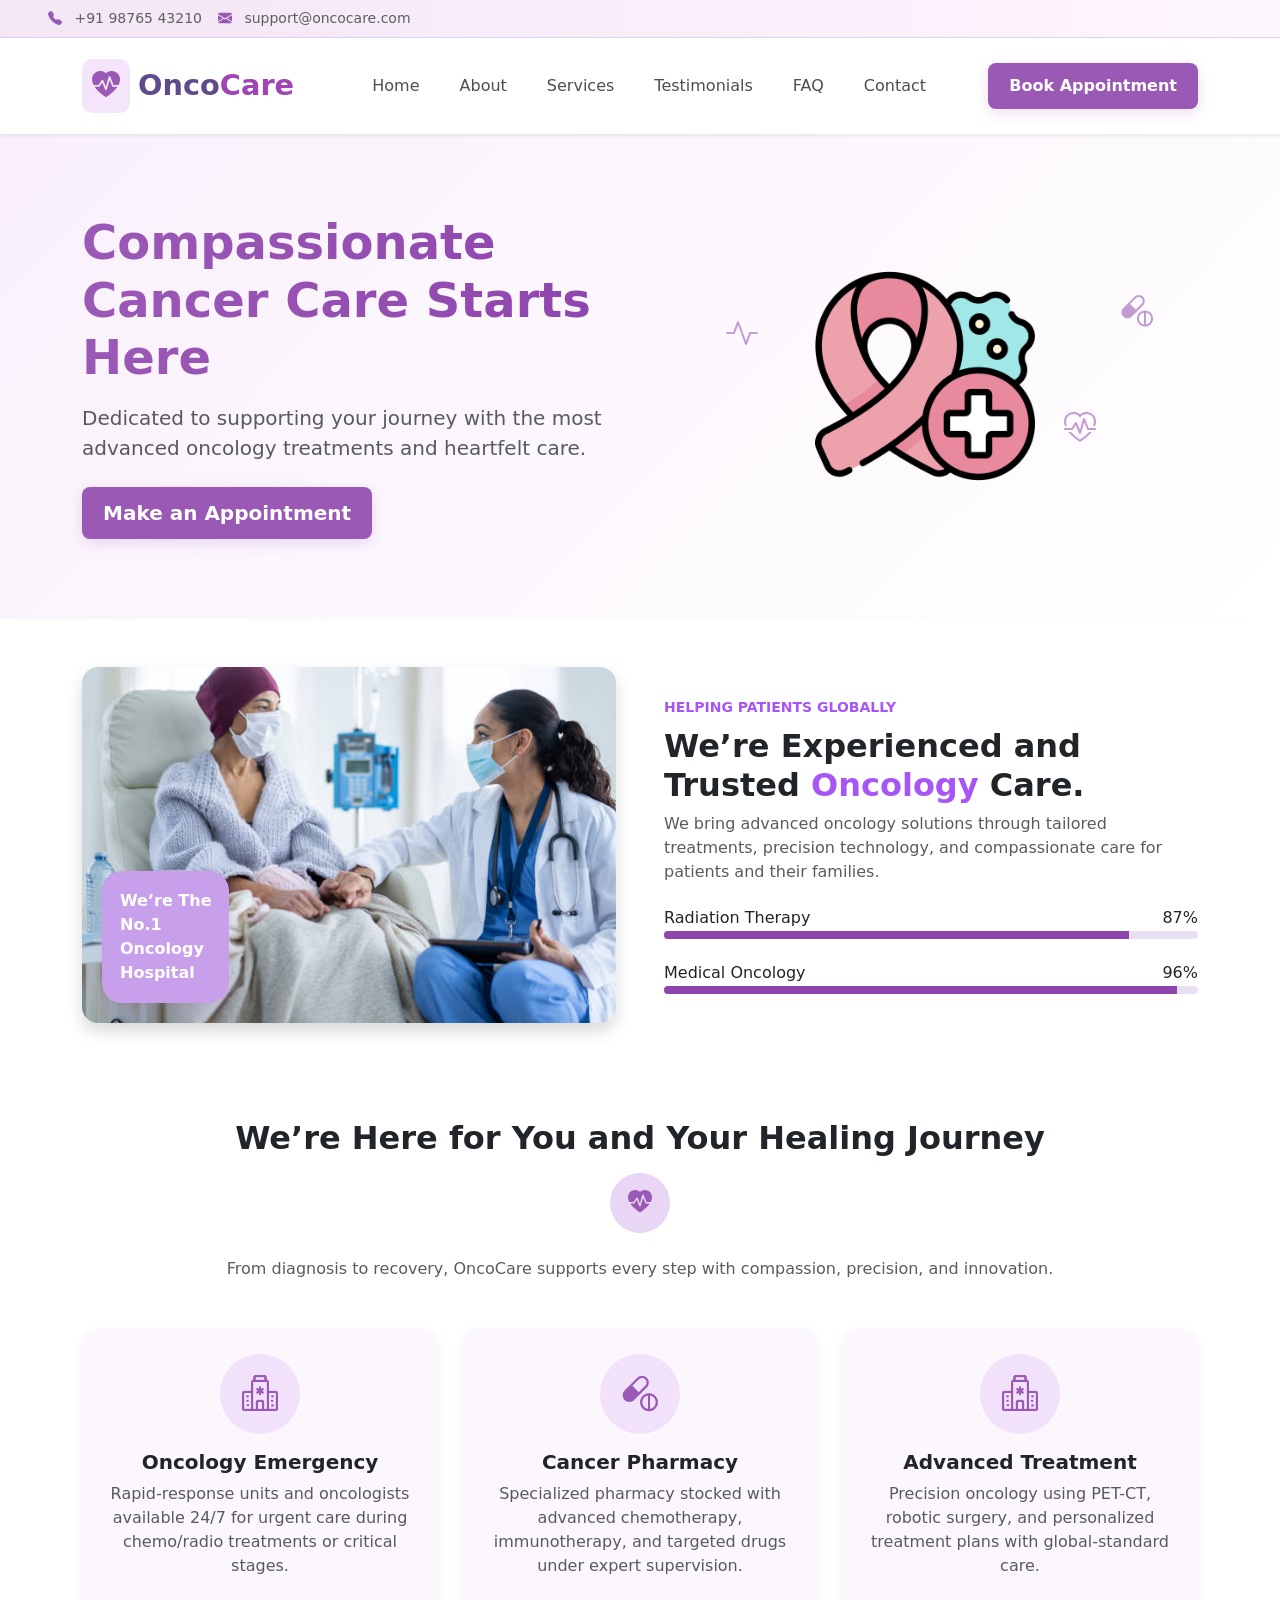
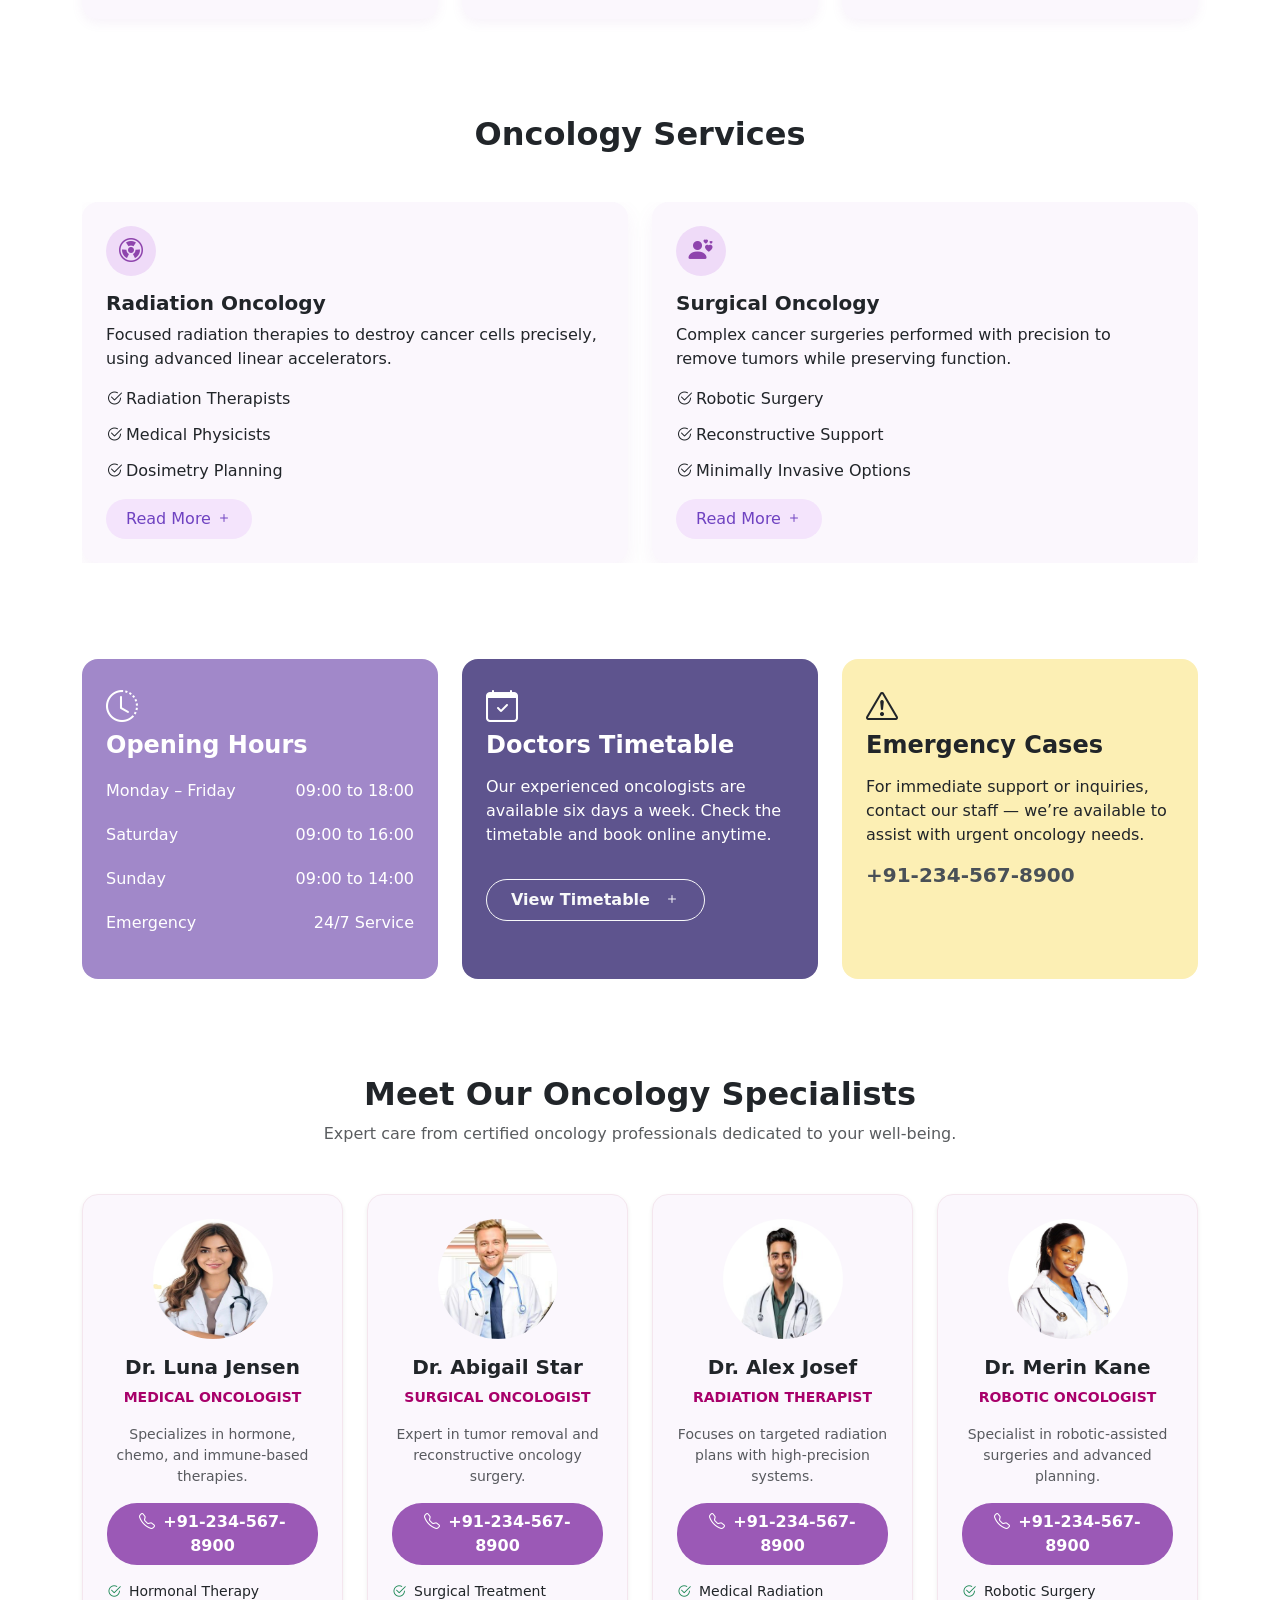
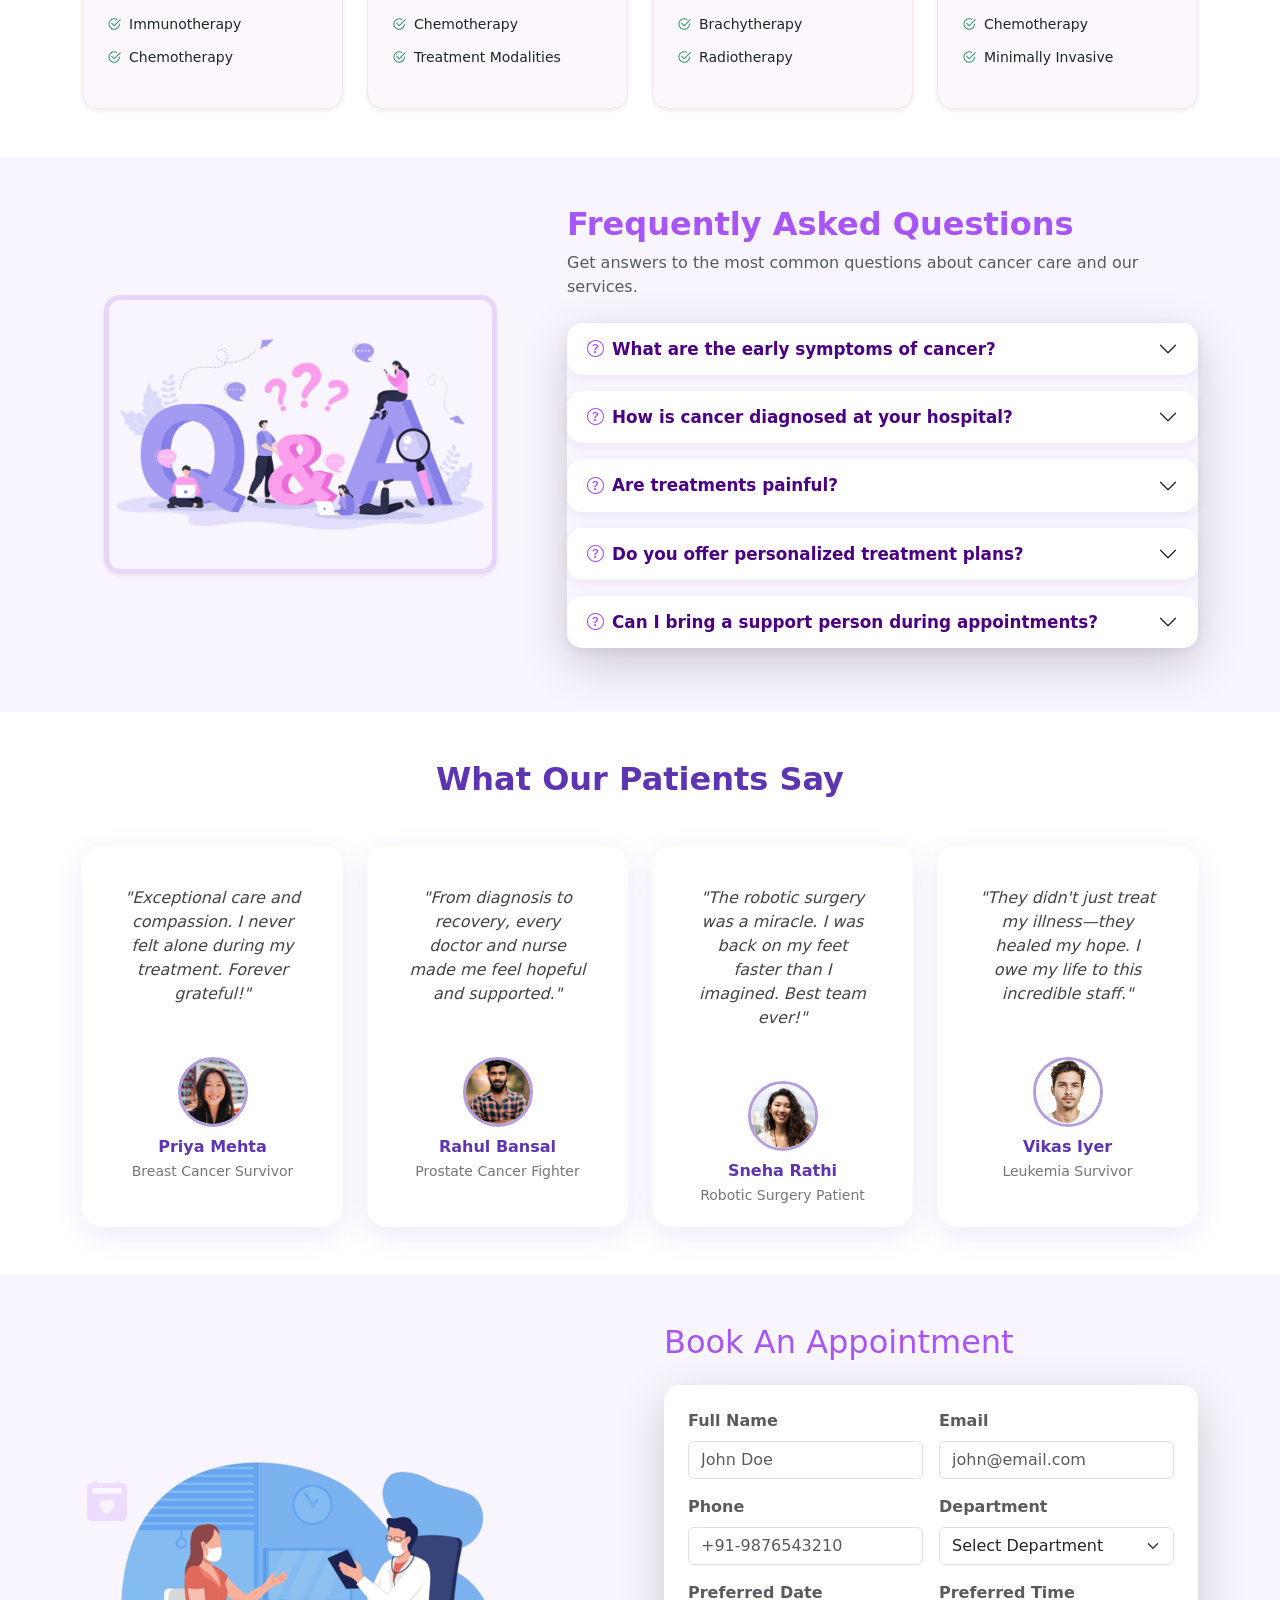
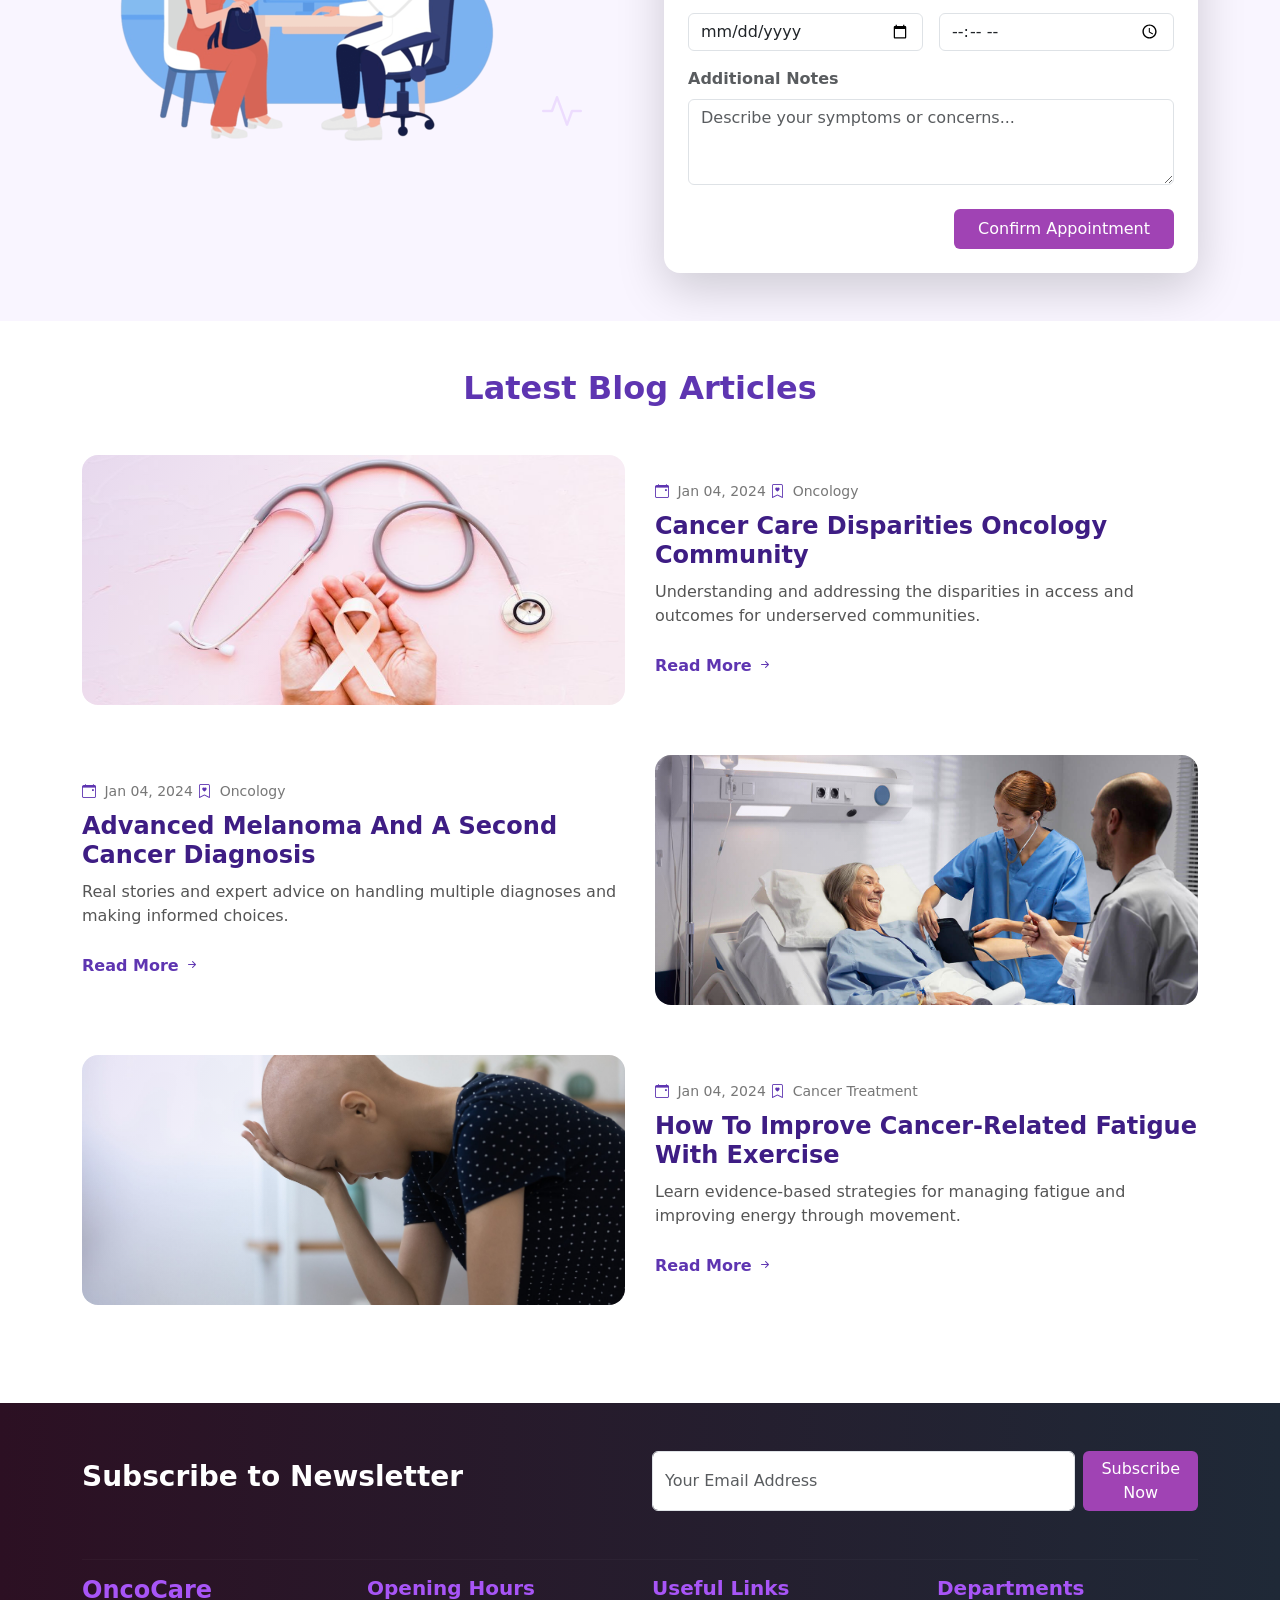
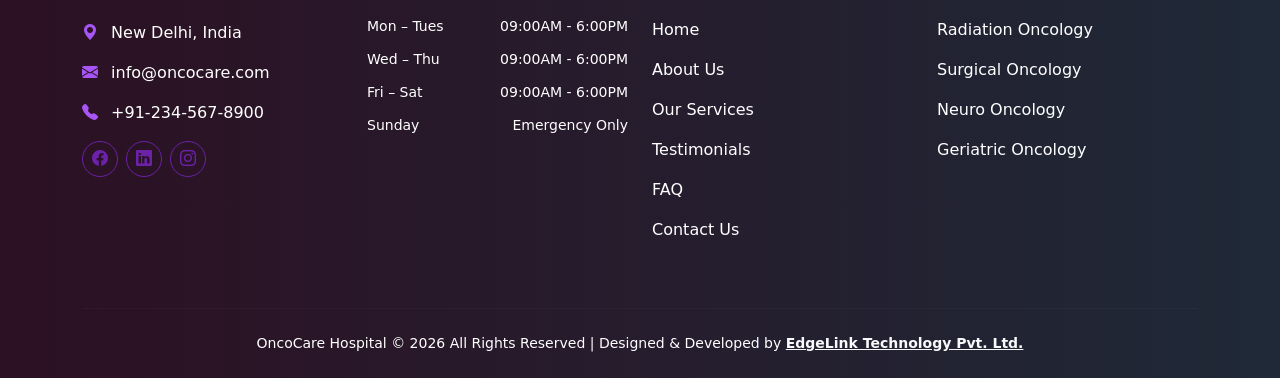
==== index.html @ 8dc79aea "Add files via upload" ====
<!DOCTYPE html>
<html lang="en">

<head>
    <meta charset="UTF-8" />
    <meta name="viewport" content="width=device-width, initial-scale=1.0" />
    <title>OncoCare</title>
    <link href="https://cdn.jsdelivr.net/npm/bootstrap@5.3.0/dist/css/bootstrap.min.css" rel="stylesheet">
    <link href="https://cdn.jsdelivr.net/npm/bootstrap-icons@1.10.5/font/bootstrap-icons.css" rel="stylesheet">
    <link rel="stylesheet" href="css/style.css" />
</head>

<body>

    <!--Topbar-->
    <div class="topbar bg-light d-none d-md-flex justify-content-between align-items-center px-3 px-lg-5 py-2">
        <div class="top-contact d-flex flex-wrap align-items-center gap-3 text-end">
            <span><i class="bi bi-telephone-fill text-onco me-2"></i> +91 98765 43210</span>
            <span><i class="bi bi-envelope-fill text-onco me-2"></i> support@oncocare.com</span>
        </div>
    </div>

    <!--Navbar-->
    <nav id="mainNavbar" class="navbar navbar-expand-lg sticky-top custom-navbar shadow-sm py-3">
        <div class="container">
            <a class="navbar-brand d-flex align-items-center" href="#">
                <div class="logo-icon me-2"><i class="bi bi-heart-pulse-fill"></i></div>
                <span class="brand-text">Onco<span>Care</span></span>
            </a>
            <button class="navbar-toggler" type="button" data-bs-toggle="collapse" data-bs-target="#navbarContent">
      <span class="navbar-toggler-icon"></span>
    </button>
            <div class="collapse navbar-collapse justify-content-lg-center" id="navbarContent">
                <ul class="navbar-nav mx-auto mb-2 mb-lg-0 gap-lg-4">
                    <li class="nav-item"><a class="nav-link" href="index.html">Home</a></li>
                    <li class="nav-item"><a class="nav-link" href="about.html">About</a></li>
                    <li class="nav-item"><a class="nav-link" href="services.html">Services</a></li>
                    <li class="nav-item"><a class="nav-link" href="testimonials.html">Testimonials</a></li>
                    <li class="nav-item"><a class="nav-link" href="faq.html">FAQ</a></li>
                    <li class="nav-item"><a class="nav-link" href="contact.html">Contact</a></li>
                </ul>
            </div>
            <div class="d-none d-lg-block">
                <a href="#appointment" class="btn btn-appointment">Book Appointment</a>
            </div>
        </div>
    </nav>

    <!--Hero Section-->
    <section class="hero-section d-flex align-items-center">
        <div class="container">
            <div class="row align-items-center gy-4">

                <div class="col-lg-6 text-center text-lg-start" data-aos="fade-right" data-aos-delay="100">
                    <h1 class="display-5 fw-bold mb-3 text-gradient">
                        Compassionate <br> Cancer Care Starts Here
                    </h1>
                    <p class="lead text-muted mb-4">
                        Dedicated to supporting your journey with the most advanced oncology treatments and heartfelt care.
                    </p>
                    <a href="#appointment" class="btn btn-appointment btn-lg" data-aos="zoom-in" data-aos-delay="300">Make an Appointment</a>
                </div>

                <div class="col-lg-6 position-relative text-center" data-aos="fade-left" data-aos-delay="200">
                    <img src="images/hero1.png" alt="Oncology Hero" class="img-fluid hero-img" data-aos="zoom-in-up" data-aos-delay="400" />
                    <div class="floating-icon icon-1" data-aos="fade-down" data-aos-delay="600">
                        <i class="bi bi-activity"></i>
                    </div>
                    <div class="floating-icon icon-2" data-aos="fade-up" data-aos-delay="800">
                        <i class="bi bi-heart-pulse"></i>
                    </div>
                    <div class="floating-icon icon-3" data-aos="fade-left" data-aos-delay="1000">
                        <i class="bi bi-capsule-pill"></i>
                    </div>
                </div>

            </div>
        </div>
    </section>

    <!-- About Us Section -->
    <section class="about-oncology-section py-5">
        <div class="container">
            <div class="row align-items-center g-5">

                <div class="col-lg-6 position-relative" data-aos="fade-right">
                    <div class="img-box">
                        <img src="images/about.jpg" alt="Oncologist Examining Patient" class="img-fluid rounded-4 shadow">
                        <div class="badge-box">We’re The<br>No.1<br>Oncology<br>Hospital</div>
                    </div>
                </div>

                <div class="col-lg-6" data-aos="fade-left">
                    <span class="text-uppercase text-purple fw-semibold small">Helping Patients Globally</span>
                    <h2 class="fw-bold mt-2 text-dark">
                        We’re Experienced and Trusted <span class="text-purple">Oncology</span> <span class="text-dark">Care.</span>
                    </h2>
                    <p class="text-muted mb-4">
                        We bring advanced oncology solutions through tailored treatments, precision technology, and compassionate care for patients and their families.
                    </p>

                    <div class="mb-4">
                        <h6 class="mb-1">Radiation Therapy <span class="float-end">87%</span></h6>
                        <div class="progress purple-progress">
                            <div class="progress-bar" style="width: 87%;"></div>
                        </div>
                    </div>

                    <div>
                        <h6 class="mb-1">Medical Oncology <span class="float-end">96%</span></h6>
                        <div class="progress purple-progress">
                            <div class="progress-bar" style="width: 96%;"></div>
                        </div>
                    </div>
                </div>

            </div>
        </div>
    </section>

    <!--  Services Section -->
    <section class="oncology-services py-5">
        <div class="container text-center" data-aos="fade-up">
            <h2 class="fw-bold mb-3" data-aos="zoom-in" data-aos-delay="100">We’re Here for You and Your Healing Journey</h2>
            <div class="section-divider mx-auto mb-4" data-aos="fade-up" data-aos-delay="200">
                <i class="bi bi-heart-pulse-fill"></i>
            </div>
            <p class="text-muted mb-5" data-aos="fade-in" data-aos-delay="300">
                From diagnosis to recovery, OncoCare supports every step with compassion, precision, and innovation.
            </p>

            <div class="row row-cols-1 row-cols-md-2 row-cols-lg-3 g-4">

                <div class="col" data-aos="flip-left" data-aos-delay="400">
                    <div class="service-card p-4 h-100">
                        <div class="icon-wrapper">
                            <i class="bi bi-hospital"></i>
                        </div>
                        <h5 class="fw-semibold mt-3">Oncology Emergency</h5>
                        <p class="text-muted">
                            Rapid-response units and oncologists available 24/7 for urgent care during chemo/radio treatments or critical stages.
                        </p>
                    </div>
                </div>

                <div class="col" data-aos="flip-up" data-aos-delay="500">
                    <div class="service-card p-4 h-100">
                        <div class="icon-wrapper">
                            <i class="bi bi-capsule-pill"></i>
                        </div>
                        <h5 class="fw-semibold mt-3">Cancer Pharmacy</h5>
                        <p class="text-muted">
                            Specialized pharmacy stocked with advanced chemotherapy, immunotherapy, and targeted drugs under expert supervision.
                        </p>
                    </div>
                </div>

                <div class="col" data-aos="flip-right" data-aos-delay="600">
                    <div class="service-card p-4 h-100">
                        <div class="icon-wrapper">
                            <i class="bi bi-hospital"></i>
                        </div>
                        <h5 class="fw-semibold mt-3">Advanced Treatment</h5>
                        <p class="text-muted">
                            Precision oncology using PET-CT, robotic surgery, and personalized treatment plans with global-standard care.
                        </p>
                    </div>
                </div>

            </div>
        </div>
    </section>

    <!--  Services Section -->
    <section class="oncology-carousel py-5">
        <div class="container">
            <h2 class="text-center fw-bold mb-5">Oncology Services</h2>

            <div id="oncologyCarousel" class="carousel slide" data-bs-ride="carousel" data-bs-interval="6000">
                <div class="carousel-inner">

                    <div class="carousel-item active">
                        <div class="row g-4 justify-content-center">

                            <div class="col-md-6">
                                <div class="oncology-card p-4 h-100">
                                    <div class="service-icon"><i class="bi bi-radioactive"></i></div>
                                    <h5 class="fw-bold">Radiation Oncology</h5>
                                    <p>Focused radiation therapies to destroy cancer cells precisely, using advanced linear accelerators.</p>
                                    <ul class="list-unstyled mb-3">
                                        <li><i class="bi bi-check2-circle me-1"></i>Radiation Therapists</li>
                                        <li><i class="bi bi-check2-circle me-1"></i>Medical Physicists</li>
                                        <li><i class="bi bi-check2-circle me-1"></i>Dosimetry Planning</li>
                                    </ul>
                                    <a href="#" class="read-btn">Read More <i class="bi bi-plus"></i></a>
                                </div>
                            </div>

                            <div class="col-md-6">
                                <div class="oncology-card p-4 h-100">
                                    <div class="service-icon"><i class="bi bi-person-hearts"></i></div>
                                    <h5 class="fw-bold">Surgical Oncology</h5>
                                    <p>Complex cancer surgeries performed with precision to remove tumors while preserving function.</p>
                                    <ul class="list-unstyled mb-3">
                                        <li><i class="bi bi-check2-circle me-1"></i>Robotic Surgery</li>
                                        <li><i class="bi bi-check2-circle me-1"></i>Reconstructive Support</li>
                                        <li><i class="bi bi-check2-circle me-1"></i>Minimally Invasive Options</li>
                                    </ul>
                                    <a href="#" class="read-btn">Read More <i class="bi bi-plus"></i></a>
                                </div>
                            </div>

                        </div>
                    </div>

                    <div class="carousel-item">
                        <div class="row g-4 justify-content-center">

                            <div class="col-md-6">
                                <div class="oncology-card p-4 h-100">
                                    <div class="service-icon"><i class="bi bi-capsule-pill"></i></div>
                                    <h5 class="fw-bold">Medical Oncology</h5>
                                    <p>Systemic treatment via chemotherapy, immunotherapy, and hormone therapy tailored to each patient.</p>
                                    <ul class="list-unstyled mb-3">
                                        <li><i class="bi bi-check2-circle me-1"></i>Immunotherapy</li>
                                        <li><i class="bi bi-check2-circle me-1"></i>Hormonal Therapy</li>
                                        <li><i class="bi bi-check2-circle me-1"></i>Targeted Drugs</li>
                                    </ul>
                                    <a href="#" class="read-btn">Read More <i class="bi bi-plus"></i></a>
                                </div>
                            </div>

                            <div class="col-md-6">
                                <div class="oncology-card p-4 h-100">
                                    <div class="service-icon"><i class="bi bi-heart-pulse-fill"></i></div>
                                    <h5 class="fw-bold">Palliative Oncology</h5>
                                    <p>Focused on improving quality of life through symptom control, pain relief, and emotional support.</p>
                                    <ul class="list-unstyled mb-3">
                                        <li><i class="bi bi-check2-circle me-1"></i>Pain Management</li>
                                        <li><i class="bi bi-check2-circle me-1"></i>Psycho-social Care</li>
                                        <li><i class="bi bi-check2-circle me-1"></i>Home Support</li>
                                    </ul>
                                    <a href="#" class="read-btn">Read More <i class="bi bi-plus"></i></a>
                                </div>
                            </div>

                        </div>
                    </div>

                </div>
            </div>
        </div>
    </section>

    <!--Basic Info-->
    <section class="info-panels-section py-5">
        <div class="container">
            <div class="row g-4">

                <div class="col-lg-4 col-md-6" data-aos="zoom-in">
                    <div class="info-card bg-light-purple text-white p-4 rounded-4 h-100 position-relative">
                        <i class="bi bi-clock-history fs-2 mb-3"></i>
                        <h4 class="fw-bold">Opening Hours</h4>
                        <ul class="list-unstyled mt-3 lh-lg">
                            <li class="d-flex justify-content-between"><span>Monday – Friday</span><span>09:00 to 18:00</span></li>
                            <li class="d-flex justify-content-between"><span>Saturday</span><span>09:00 to 16:00</span></li>
                            <li class="d-flex justify-content-between"><span>Sunday</span><span>09:00 to 14:00</span></li>
                            <li class="d-flex justify-content-between"><span>Emergency</span><span>24/7 Service</span></li>
                        </ul>
                    </div>
                </div>

                <div class="col-lg-4 col-md-6" data-aos="zoom-in" data-aos-delay="100">
                    <div class="info-card bg-dark-purple text-white p-4 rounded-4 h-100 position-relative">
                        <i class="bi bi-calendar-check fs-2 mb-3"></i>
                        <h4 class="fw-bold">Doctors Timetable</h4>
                        <p class="mt-3">Our experienced oncologists are available six days a week. Check the timetable and book online anytime.</p>
                        <button class="btn btn-outline-light mt-3 rounded-pill px-4 py-2 fw-semibold">View Timetable <i class="bi bi-plus ms-2"></i></button>
                    </div>
                </div>

                <div class="col-lg-4 col-md-12" data-aos="zoom-in" data-aos-delay="200">
                    <div class="info-card bg-warning-light text-dark p-4 rounded-4 h-100 position-relative">
                        <i class="bi bi-exclamation-triangle fs-2 text-dark mb-3"></i>
                        <h4 class="fw-bold text-dark">Emergency Cases</h4>
                        <p class="mt-3 text-dark">For immediate support or inquiries, contact our staff — we’re available to assist with urgent oncology needs.</p>
                        <h5 class="fw-bold mt-3 text-dark-emphasis">+91-234-567-8900</h5>
                    </div>
                </div>

            </div>
        </div>
    </section>

    <!-- Our Doctors Section -->
    <section class="our-doctors-section py-5" id="doctors">
        <div class="container">
            <div class="text-center mb-5" data-aos="fade-up">
                <h2 class="fw-bold">Meet Our Oncology Specialists</h2>
                <p class="text-muted">Expert care from certified oncology professionals dedicated to your well-being.</p>
            </div>
            <div class="row g-4">

                <div class="col-md-6 col-lg-3" data-aos="zoom-in" data-aos-delay="100">
                    <div class="doctor-card text-center p-4 shadow-sm rounded-4 h-100">
                        <img src="images/doctor5.jpg" alt="Dr. Luna Jensen" class="rounded-circle mb-3" width="120" height="120">
                        <h5 class="fw-semibold">Dr. Luna Jensen</h5>
                        <p class="text-specialty">Medical Oncologist</p>
                        <p class="text-muted small">Specializes in hormone, chemo, and immune-based therapies.</p>
                        <button class="btn btn-theme w-100 mb-3"><i class="bi bi-telephone me-2"></i>+91-234-567-8900</button>
                        <ul class="list-unstyled text-start small">
                            <li><i class="bi bi-check2-circle text-success me-2"></i>Hormonal Therapy</li>
                            <li><i class="bi bi-check2-circle text-success me-2"></i>Immunotherapy</li>
                            <li><i class="bi bi-check2-circle text-success me-2"></i>Chemotherapy</li>
                        </ul>
                    </div>
                </div>

                <div class="col-md-6 col-lg-3" data-aos="zoom-in" data-aos-delay="200">
                    <div class="doctor-card text-center p-4 shadow-sm rounded-4 h-100">
                        <img src="images/doctor3.jpg" alt="Dr. Abigail Star" class="rounded-circle mb-3" width="120" height="120">
                        <h5 class="fw-semibold">Dr. Abigail Star</h5>
                        <p class="text-specialty">Surgical Oncologist</p>
                        <p class="text-muted small">Expert in tumor removal and reconstructive oncology surgery.</p>
                        <button class="btn btn-theme w-100 mb-3"><i class="bi bi-telephone me-2"></i>+91-234-567-8900</button>
                        <ul class="list-unstyled text-start small">
                            <li><i class="bi bi-check2-circle text-success me-2"></i>Surgical Treatment</li>
                            <li><i class="bi bi-check2-circle text-success me-2"></i>Chemotherapy</li>
                            <li><i class="bi bi-check2-circle text-success me-2"></i>Treatment Modalities</li>
                        </ul>
                    </div>
                </div>

                <div class="col-md-6 col-lg-3" data-aos="zoom-in" data-aos-delay="300">
                    <div class="doctor-card text-center p-4 shadow-sm rounded-4 h-100">
                        <img src="images/doctor1.jpg" alt="Dr. Alex Josef" class="rounded-circle mb-3" width="120" height="120">
                        <h5 class="fw-semibold">Dr. Alex Josef</h5>
                        <p class="text-specialty">Radiation Therapist</p>
                        <p class="text-muted small">Focuses on targeted radiation plans with high-precision systems.</p>
                        <button class="btn btn-theme w-100 mb-3"><i class="bi bi-telephone me-2"></i>+91-234-567-8900</button>
                        <ul class="list-unstyled text-start small">
                            <li><i class="bi bi-check2-circle text-success me-2"></i>Medical Radiation</li>
                            <li><i class="bi bi-check2-circle text-success me-2"></i>Brachytherapy</li>
                            <li><i class="bi bi-check2-circle text-success me-2"></i>Radiotherapy</li>
                        </ul>
                    </div>
                </div>

                <div class="col-md-6 col-lg-3" data-aos="zoom-in" data-aos-delay="400">
                    <div class="doctor-card text-center p-4 shadow-sm rounded-4 h-100">
                        <img src="images/doctor6.jpg" alt="Dr. Merin Kane" class="rounded-circle mb-3" width="120" height="120">
                        <h5 class="fw-semibold">Dr. Merin Kane</h5>
                        <p class="text-specialty">Robotic Oncologist</p>
                        <p class="text-muted small">Specialist in robotic-assisted surgeries and advanced planning.</p>
                        <button class="btn btn-theme w-100 mb-3"><i class="bi bi-telephone me-2"></i>+91-234-567-8900</button>
                        <ul class="list-unstyled text-start small">
                            <li><i class="bi bi-check2-circle text-success me-2"></i>Robotic Surgery</li>
                            <li><i class="bi bi-check2-circle text-success me-2"></i>Chemotherapy</li>
                            <li><i class="bi bi-check2-circle text-success me-2"></i>Minimally Invasive</li>
                        </ul>
                    </div>
                </div>

            </div>
        </div>
    </section>

    <!--FAQ Section-->
    <section id="faq" class="py-5">
        <div class="container">
            <div class="row align-items-center g-5">

                <div class="col-lg-5 text-center" data-aos="fade-right">
                    <img src="images/faq.png" alt="Oncology FAQ" class="img-fluid rounded-4 shadow-sm faq-img">
                </div>

                <div class="col-lg-7" data-aos="fade-left">
                    <div class="mb-4 text-center text-lg-start">
                        <h2 class="section-title text-purple fw-bold">Frequently Asked Questions</h2>
                        <p class="text-muted">Get answers to the most common questions about cancer care and our services.</p>
                    </div>

                    <div class="accordion shadow-lg rounded-4" id="faqAccordion">

                        <div class="accordion-item mb-3 border-0 rounded-4" data-aos="fade-up" data-aos-delay="100">
                            <h2 class="accordion-header" id="faqOne">
                                <button class="accordion-button collapsed fw-semibold" type="button" data-bs-toggle="collapse" data-bs-target="#collapseOne" aria-expanded="false" aria-controls="collapseOne">
                <i class="bi bi-question-circle me-2 text-purple"></i> What are the early symptoms of cancer?
              </button>
                            </h2>
                            <div id="collapseOne" class="accordion-collapse collapse" data-bs-parent="#faqAccordion">
                                <div class="accordion-body text-muted">
                                    Unexplained weight loss, fatigue, or persistent lumps could be early indicators. Regular checkups help!
                                </div>
                            </div>
                        </div>

                        <div class="accordion-item mb-3 border-0 rounded-4" data-aos="fade-up" data-aos-delay="200">
                            <h2 class="accordion-header" id="faqTwo">
                                <button class="accordion-button collapsed fw-semibold" type="button" data-bs-toggle="collapse" data-bs-target="#collapseTwo" aria-expanded="false" aria-controls="collapseTwo">
                <i class="bi bi-question-circle me-2 text-purple"></i> How is cancer diagnosed at your hospital?
              </button>
                            </h2>
                            <div id="collapseTwo" class="accordion-collapse collapse" data-bs-parent="#faqAccordion">
                                <div class="accordion-body text-muted">
                                    Through advanced imaging, biopsies, and pathology reviews for accuracy and tailored treatment.
                                </div>
                            </div>
                        </div>

                        <div class="accordion-item mb-3 border-0 rounded-4" data-aos="fade-up" data-aos-delay="300">
                            <h2 class="accordion-header" id="faqThree">
                                <button class="accordion-button collapsed fw-semibold" type="button" data-bs-toggle="collapse" data-bs-target="#collapseThree" aria-expanded="false" aria-controls="collapseThree">
                <i class="bi bi-question-circle me-2 text-purple"></i> Are treatments painful?
              </button>
                            </h2>
                            <div id="collapseThree" class="accordion-collapse collapse" data-bs-parent="#faqAccordion">
                                <div class="accordion-body text-muted">
                                    Side effects vary, but we prioritize patient comfort with personalized pain management.
                                </div>
                            </div>
                        </div>

                        <div class="accordion-item mb-3 border-0 rounded-4" data-aos="fade-up" data-aos-delay="400">
                            <h2 class="accordion-header" id="faqFour">
                                <button class="accordion-button collapsed fw-semibold" type="button" data-bs-toggle="collapse" data-bs-target="#collapseFour" aria-expanded="false" aria-controls="collapseFour">
                <i class="bi bi-question-circle me-2 text-purple"></i> Do you offer personalized treatment plans?
              </button>
                            </h2>
                            <div id="collapseFour" class="accordion-collapse collapse" data-bs-parent="#faqAccordion">
                                <div class="accordion-body text-muted">
                                    Yes, we tailor treatment to each patient’s cancer type, stage, and medical condition.
                                </div>
                            </div>
                        </div>

                        <div class="accordion-item mb-3 border-0 rounded-4" data-aos="fade-up" data-aos-delay="700">
                            <h2 class="accordion-header" id="faqSeven">
                                <button class="accordion-button collapsed fw-semibold" type="button" data-bs-toggle="collapse" data-bs-target="#collapseSeven" aria-expanded="false" aria-controls="collapseSeven">
                <i class="bi bi-question-circle me-2 text-purple"></i> Can I bring a support person during appointments?
              </button>
                            </h2>
                            <div id="collapseSeven" class="accordion-collapse collapse" data-bs-parent="#faqAccordion">
                                <div class="accordion-body text-muted">
                                    Absolutely. We encourage bringing someone along for support and shared understanding.
                                </div>
                            </div>
                        </div>

                    </div>
                </div>

            </div>
        </div>
    </section>

    <!-- Testimonials Section -->
    <section class="testimonials-section py-5">
        <div class="container">
            <h2 class="text-center section-heading mb-5" data-aos="fade-up">What Our Patients Say</h2>
            <div class="row g-4">

                <div class="col-sm-12 col-md-6 col-lg-3" data-aos="zoom-in" data-aos-delay="100">
                    <div class="testimonial-card h-100">
                        <div class="testimonial-overlay">
                            <p>"Exceptional care and compassion. I never felt alone during my treatment. Forever grateful!"</p>
                        </div>
                        <div class="testimonial-author">
                            <img src="images/t5.jpg" alt="Patient 1" class="img-fluid">
                            <h6>Priya Mehta</h6>
                            <span>Breast Cancer Survivor</span>
                        </div>
                    </div>
                </div>

                <div class="col-sm-12 col-md-6 col-lg-3" data-aos="zoom-in" data-aos-delay="200">
                    <div class="testimonial-card h-100">
                        <div class="testimonial-overlay">
                            <p>"From diagnosis to recovery, every doctor and nurse made me feel hopeful and supported."</p>
                        </div>
                        <div class="testimonial-author">
                            <img src="images/t3.jpg" alt="Patient 2" class="img-fluid">
                            <h6>Rahul Bansal</h6>
                            <span>Prostate Cancer Fighter</span>
                        </div>
                    </div>
                </div>

                <div class="col-sm-12 col-md-6 col-lg-3" data-aos="zoom-in" data-aos-delay="300">
                    <div class="testimonial-card h-100">
                        <div class="testimonial-overlay">
                            <p>"The robotic surgery was a miracle. I was back on my feet faster than I imagined. Best team ever!"</p>
                        </div>
                        <div class="testimonial-author">
                            <img src="images/t6.jpg" alt="Patient 3" class="img-fluid">
                            <h6>Sneha Rathi</h6>
                            <span>Robotic Surgery Patient</span>
                        </div>
                    </div>
                </div>

                <div class="col-sm-12 col-md-6 col-lg-3" data-aos="zoom-in" data-aos-delay="400">
                    <div class="testimonial-card h-100">
                        <div class="testimonial-overlay">
                            <p>"They didn't just treat my illness—they healed my hope. I owe my life to this incredible staff."</p>
                        </div>
                        <div class="testimonial-author">
                            <img src="images/t2.jpg" alt="Patient 4" class="img-fluid">
                            <h6>Vikas Iyer</h6>
                            <span>Leukemia Survivor</span>
                        </div>
                    </div>
                </div>

            </div>
        </div>
    </section>

    <!-- Appointment Section -->
    <section id="appointment" class="appointment-section position-relative overflow-hidden py-5" style="background: #f9f5ff;">
        <div class="container position-relative" data-aos="fade-up">
            <div class="row align-items-center gx-5">
                <div class="col-lg-6 mb-4 mb-lg-0 position-relative">
                    <img src="images/appoitment.png" alt="Book Appointment" class="img-fluid" data-aos="zoom-in" />
                    <div class="floating-icon position-absolute" style="top: 15%; left: 5%;">
                        <i class="bi bi-calendar2-heart-fill fs-1 text-purple opacity-25"></i>
                    </div>
                    <div class="floating-icon position-absolute" style="bottom: 10%; right: 10%;">
                        <i class="bi bi-activity fs-1 text-purple opacity-25"></i>
                    </div>
                </div>

                <div class="col-lg-6">
                    <h2 class="section-title mb-4 text-purple">Book An Appointment</h2>
                    <form id="appointmentForm" class="p-4 bg-white rounded-4 shadow-lg" style="position: relative; z-index: 2;" data-aos="fade-left">
                        <div class="row g-3">
                            <div class="col-md-6">
                                <label class="form-label fw-semibold text-muted">Full Name</label>
                                <input type="text" class="form-control" required placeholder="John Doe">
                            </div>
                            <div class="col-md-6">
                                <label class="form-label fw-semibold text-muted">Email</label>
                                <input type="email" class="form-control" required placeholder="john@email.com">
                            </div>
                            <div class="col-md-6">
                                <label class="form-label fw-semibold text-muted">Phone</label>
                                <input type="tel" class="form-control" required placeholder="+91-9876543210">
                            </div>
                            <div class="col-md-6">
                                <label class="form-label fw-semibold text-muted">Department</label>
                                <select class="form-select" required>
                <option selected disabled>Select Department</option>
                <option>Radiation Oncology</option>
                <option>Surgical Oncology</option>
                <option>Immunotherapy</option>
                <option>Palliative Care</option>
              </select>
                            </div>
                            <div class="col-md-6">
                                <label class="form-label fw-semibold text-muted">Preferred Date</label>
                                <input type="date" class="form-control" required>
                            </div>
                            <div class="col-md-6">
                                <label class="form-label fw-semibold text-muted">Preferred Time</label>
                                <input type="time" class="form-control" required>
                            </div>
                            <div class="col-12">
                                <label class="form-label fw-semibold text-muted">Additional Notes</label>
                                <textarea class="form-control" rows="3" placeholder="Describe your symptoms or concerns..."></textarea>
                            </div>
                            <div class="col-12 text-end">
                                <button type="submit" class="btn btn-purple px-4 py-2 mt-2">Confirm Appointment</button>
                            </div>
                        </div>
                    </form>
                </div>
            </div>
        </div>
    </section>

    <!--Blog Section-->
    <section class="blog-section py-5">
        <div class="container">
            <h2 class="text-center mb-5 blog-heading" data-aos="fade-up">Latest Blog Articles</h2>

            <div class="blog-entry" data-aos="fade-right">
                <div class="blog-img" style="background-image: url('images/blog1.jpg');"></div>
                <div class="blog-content">
                    <div class="meta">
                        <span><i class="bi bi-calendar-event"></i> Jan 04, 2024</span>
                        <span><i class="bi bi-bookmark-heart"></i> Oncology</span>
                    </div>
                    <h4>Cancer Care Disparities Oncology Community</h4>
                    <p>Understanding and addressing the disparities in access and outcomes for underserved communities.</p>
                    <a href="#" class="read-more">Read More <i class="bi bi-arrow-right-short"></i></a>
                </div>
            </div>

            <div class="blog-entry flex-row-reverse" data-aos="fade-left">
                <div class="blog-img" style="background-image: url('images/blog2.jpg');"></div>
                <div class="blog-content">
                    <div class="meta">
                        <span><i class="bi bi-calendar-event"></i> Jan 04, 2024</span>
                        <span><i class="bi bi-bookmark-heart"></i> Oncology</span>
                    </div>
                    <h4>Advanced Melanoma And A Second Cancer Diagnosis</h4>
                    <p>Real stories and expert advice on handling multiple diagnoses and making informed choices.</p>
                    <a href="#" class="read-more">Read More <i class="bi bi-arrow-right-short"></i></a>
                </div>
            </div>

            <div class="blog-entry" data-aos="fade-up">
                <div class="blog-img" style="background-image: url('images/blog3.jpg');"></div>
                <div class="blog-content">
                    <div class="meta">
                        <span><i class="bi bi-calendar-event"></i> Jan 04, 2024</span>
                        <span><i class="bi bi-bookmark-heart"></i> Cancer Treatment</span>
                    </div>
                    <h4>How To Improve Cancer-Related Fatigue With Exercise</h4>
                    <p>Learn evidence-based strategies for managing fatigue and improving energy through movement.</p>
                    <a href="#" class="read-more">Read More <i class="bi bi-arrow-right-short"></i></a>
                </div>
            </div>
        </div>
    </section>

    <!--Footer Section-->
    <footer class="footer text-white pt-5 pb-4" style="background: linear-gradient(to right, #2c1023, #1f2937);">
        <div class="container">

            <div class="row mb-5 align-items-center text-center text-lg-start">
                <div class="col-lg-6 mb-3 mb-lg-0">
                    <h3 class="fw-bold">Subscribe to Newsletter</h3>
                </div>
                <div class="col-lg-6">
                    <form class="d-flex flex-column flex-sm-row align-items-stretch">
                        <input type="email" class="form-control me-sm-2 mb-2 mb-sm-0" placeholder="Your Email Address" required>
                        <button class="btn btn-purple w-20 w-sm-auto" type="submit">Subscribe Now</button>
                    </form>
                </div>
            </div>

            <hr class="footer-divider">

            <div class="row gy-4">

                <div class="col-md-6 col-lg-3">
                    <h4 class="fw-bold mb-3 text-purple">OncoCare</h4>
                    <p><i class="bi bi-geo-alt-fill me-2 text-purple"></i> New Delhi, India</p>
                    <p><i class="bi bi-envelope-fill me-2 text-purple"></i> info@oncocare.com</p>
                    <p><i class="bi bi-telephone-fill me-2 text-purple"></i> +91-234-567-8900</p>
                    <div class="d-flex gap-2 mt-3">
                        <a href="#" class="social-icon"><i class="bi bi-facebook"></i></a>
                        <a href="#" class="social-icon"><i class="bi bi-linkedin"></i></a>
                        <a href="#" class="social-icon"><i class="bi bi-instagram"></i></a>
                    </div>
                </div>

                <div class="col-md-6 col-lg-3">
                    <h5 class="fw-bold mb-3 text-purple">Opening Hours</h5>
                    <ul class="list-unstyled small">
                        <li class="d-flex justify-content-between"><span>Mon – Tues</span><span>09:00AM - 6:00PM</span></li>
                        <li class="d-flex justify-content-between"><span>Wed – Thu</span><span>09:00AM - 6:00PM</span></li>
                        <li class="d-flex justify-content-between"><span>Fri – Sat</span><span>09:00AM - 6:00PM</span></li>
                        <li class="d-flex justify-content-between"><span>Sunday</span><span>Emergency Only</span></li>
                    </ul>
                </div>

                <div class="col-md-6 col-lg-3">
                    <h5 class="fw-bold mb-3 text-purple">Useful Links</h5>
                    <ul class="list-unstyled footer-links">
                        <li><a href="index.html">Home</a></li>
                        <li><a href="about.html">About Us</a></li>
                        <li><a href="services.html">Our Services</a></li>
                        <li><a href="testimonials.html">Testimonials</a></li>
                        <li><a href="faq.html">FAQ</a></li>
                        <li><a href="contact.html">Contact Us</a></li>
                    </ul>
                </div>

                <div class="col-md-6 col-lg-3">
                    <h5 class="fw-bold mb-3 text-purple">Departments</h5>
                    <ul class="list-unstyled footer-links">
                        <li><a href="services.html">Radiation Oncology</a></li>
                        <li><a href="services.html">Surgical Oncology</a></li>
                        <li><a href="services.html">Neuro Oncology</a></li>
                        <li><a href="services.html">Geriatric Oncology</a></li>
                    </ul>
                </div>

            </div>

            <hr class="footer-divider mt-5">

            <div class="text-center small mt-4">
                OncoCare Hospital ©
                <script>
                    document.write(new Date().getFullYear());
                </script> All Rights Reserved | Designed & Developed by
                <a href="https://edgelinktechnology.com/" target="_blank" class="text-light fw-semibold text-decoration-underline">
        EdgeLink Technology Pvt. Ltd.
      </a>
            </div>

        </div>
    </footer>

    <script src="https://cdn.jsdelivr.net/npm/bootstrap@5.3.0/dist/js/bootstrap.bundle.min.js"></script>
    <link href="https://cdn.jsdelivr.net/npm/aos@2.3.4/dist/aos.css" rel="stylesheet">
    <script src="https://cdn.jsdelivr.net/npm/aos@2.3.4/dist/aos.js"></script>
    <script>
        AOS.init({
            duration: 1000,
            once: true
        });

        document.getElementById("appointmentForm").addEventListener("submit", function(e) {
            e.preventDefault();
            alert("Your appointment has been submitted!");
            this.reset();
        });
    </script>
</body>

</html>
---- css/style.css ----
body {
    margin: 0;
    padding: 0;
    overflow-x: hidden;
}

.topbar {
    background: linear-gradient(90deg, #f3e6f5, #fef6ff);
    font-size: 14px;
    font-weight: 500;
    border-bottom: 1px solid #e2d4ec;
    animation: fadeIn 0.6s ease-in;
}

.topbar a {
    color: #7b4b94;
    text-decoration: none;
    position: relative;
    transition: color 0.3s ease;
}

.topbar a::after {
    content: '';
    position: absolute;
    width: 0%;
    height: 2px;
    bottom: -2px;
    left: 0;
    background-color: #b084d6;
    transition: width 0.3s ease;
}

.topbar a:hover::after {
    width: 100%;
}

.top-contact span {
    color: #5f5f5f;
}

.custom-navbar {
    background-color: #fff;
    transition: all 0.3s ease;
    z-index: 1030;
}

.logo-icon {
    font-size: 28px;
    color: #9b59b6;
    background-color: #f4e5fb;
    padding: 6px 10px;
    border-radius: 10px;
}

.brand-text {
    font-size: 1.8rem;
    font-weight: bold;
    color: #5e4b8b;
}

.brand-text span {
    color: #a043b4;
}

.navbar-nav .nav-link {
    color: #4e4e4e;
    font-weight: 500;
    position: relative;
    transition: color 0.3s ease;
}

.navbar-nav .nav-link::before {
    content: '';
    position: absolute;
    width: 0;
    height: 2px;
    background-color: #9b59b6;
    bottom: 0;
    left: 0;
    transition: width 0.3s ease;
}

.navbar-nav .nav-link:hover {
    color: #9b59b6;
}

.navbar-nav .nav-link:hover::before {
    width: 100%;
}

.btn-appointment {
    background: #9b59b6;
    color: #fff;
    font-weight: 600;
    padding: 10px 20px;
    border-radius: 8px;
    transition: background-color 0.3s ease;
    box-shadow: 0 4px 14px rgba(155, 89, 182, 0.2);
}

.btn-appointment:hover {
    background: #884ea0;
    color: #fff;
}

@keyframes fadeIn {
    from {
        opacity: 0;
        transform: translateY(-10px);
    }
    to {
        opacity: 1;
        transform: translateY(0);
    }
}

.hero-section {
    background: linear-gradient(135deg, #f9f0fb 0%, #ffffff 100%);
    padding: 80px 0;
    position: relative;
    overflow: hidden;
}

.hero-section .text-gradient {
    background: linear-gradient(to right, #9b59b6, #8e44ad);
    -webkit-background-clip: text;
    -webkit-text-fill-color: transparent;
}

.hero-img {
    max-width: 90%;
    animation: float 6s ease-in-out infinite;
    z-index: 1;
    height: 220px;
}

.floating-icon {
    position: absolute;
    font-size: 32px;
    color: #c39bd3;
    opacity: 0.6;
    animation: float 5s ease-in-out infinite alternate;
}

.icon-1 {
    top: 20%;
    left: 15%;
    animation-delay: 0s;
}

.icon-2 {
    bottom: 15%;
    right: 20%;
    animation-delay: 2s;
}

.icon-3 {
    top: 10%;
    right: 10%;
    animation-delay: 1s;
}

@keyframes float {
    0% {
        transform: translateY(0px);
    }
    50% {
        transform: translateY(-20px);
    }
    100% {
        transform: translateY(0px);
    }
}

@media (max-width: 768px) {
    .hero-section {
        text-align: center;
    }
    .hero-img {
        margin-top: 40px;
    }
    .floating-icon {
        display: none;
    }
}

.about-oncology-section {
    background-color: #ffffff;
}

.text-purple {
    color: #8e44ad;
}

.img-box {
    position: relative;
}

.badge-box {
    position: absolute;
    bottom: 20px;
    left: 20px;
    background-color: #c89fea;
    color: white;
    font-weight: 600;
    padding: 18px;
    border-radius: 20px;
    font-size: 16px;
    line-height: 1.5;
    text-align: left;
    box-shadow: 0 10px 20px rgba(155, 89, 182, 0.15);
}

.purple-progress {
    background-color: #e9dff5;
    height: 8px;
    border-radius: 50px;
    overflow: hidden;
}

.purple-progress .progress-bar {
    background-color: #8e44ad;
    transition: width 1s ease-in-out;
}

.oncology-services {
    background-color: #ffffff;
}

.section-divider {
    width: 60px;
    height: 60px;
    background: #e8d6f4;
    color: #9b59b6;
    border-radius: 50%;
    display: flex;
    align-items: center;
    justify-content: center;
    font-size: 24px;
    animation: pulse 2s infinite ease-in-out;
}

.service-card {
    background: #fbf7fd;
    border-radius: 16px;
    transition: all 0.4s ease;
    border: 1px solid transparent;
    box-shadow: 0 4px 12px rgba(155, 89, 182, 0.08);
}

.icon-wrapper {
    width: 80px;
    height: 80px;
    margin: auto;
    background-color: #f1e1fb;
    color: #9b59b6;
    font-size: 36px;
    border-radius: 50%;
    display: flex;
    align-items: center;
    justify-content: center;
    transition: all 0.4s ease;
    position: relative;
}

.service-card:hover {
    transform: translateY(-5px);
    border-color: #d4b1ec;
    box-shadow: 0 8px 20px rgba(155, 89, 182, 0.15);
}

.service-card:hover .icon-wrapper {
    background: linear-gradient(145deg, #9b59b6, #8e44ad);
    color: #fff;
    transform: rotate(5deg) scale(1.05);
}

@keyframes pulse {
    0%,
    100% {
        transform: scale(1);
    }
    50% {
        transform: scale(1.12);
    }
}

@keyframes floatIn {
    from {
        opacity: 0;
        transform: translateY(20px);
    }
    to {
        opacity: 1;
        transform: translateY(0);
    }
}

.text-onco {
    color: #9b59b6;
}

.list-unstyled li {
    margin-bottom: 12px;
    font-weight: 500;
}

.oncology-carousel {
    background: #ffffff;
}

.oncology-card {
    background: #fbf7fd;
    border-radius: 16px;
    box-shadow: 0 8px 20px rgba(155, 89, 182, 0.08);
    transition: all 0.3s ease;
    height: 100%;
}

.oncology-card:hover {
    transform: translateY(-5px);
    box-shadow: 0 12px 25px rgba(155, 89, 182, 0.12);
}

.service-icon {
    width: 50px;
    height: 50px;
    background: #efdbf8;
    color: #8e44ad;
    font-size: 24px;
    display: flex;
    align-items: center;
    justify-content: center;
    border-radius: 50%;
    margin-bottom: 15px;
}

.read-btn {
    display: inline-block;
    background: #f4e4fc;
    color: #6f42c1;
    padding: 8px 20px;
    border-radius: 30px;
    font-weight: 500;
    text-decoration: none;
    transition: all 0.3s ease;
}

.read-btn:hover {
    background: #9b59b6;
    color: #fff;
}

.bg-light-purple {
    background-color: #a188c9;
}

.bg-dark-purple {
    background-color: #5e548e;
}

.bg-warning-light {
    background-color: #fcefb4;
}

.info-card {
    border-radius: 24px;
    transition: all 0.3s ease;
}

.info-card:hover {
    transform: translateY(-5px);
    box-shadow: 0 10px 20px rgba(0, 0, 0, 0.1);
}

.our-doctors-section {
    background-color: #ffffff;
}

.text-specialty {
    color: #a8006a;
    font-size: 0.875rem;
    font-weight: 600;
    text-transform: uppercase;
}

.btn-theme {
    background-color: #9b59b6;
    color: white;
    font-weight: 600;
    border-radius: 30px;
    transition: all 0.3s ease;
}

.btn-theme:hover {
    background-color: #ae50a2;
}

.doctor-card {
    background: #fbf7fd;
    border: 1px solid #f4e6ee;
    transition: transform 0.3s ease, box-shadow 0.3s ease;
}

.doctor-card:hover {
    transform: translateY(-6px);
    box-shadow: 0 8px 24px rgba(0, 168, 142, 0.15);
}

#faq {
    background-color: #f9f5ff;
}

.faq-img {
    max-width: 90%;
    border: 5px solid #e6d6fa;
    border-radius: 20px;
    box-shadow: 0 8px 24px rgba(107, 33, 168, 0.15);
    transition: transform 0.3s ease;
}

.faq-img:hover {
    transform: scale(1.03);
}

.accordion-button {
    background-color: #fff;
    color: #4b0082;
    border-radius: 15px !important;
    font-size: 1.05rem;
    box-shadow: 0 3px 10px rgba(107, 33, 168, 0.08);
    transition: all 0.3s ease;
}

.accordion-button:focus {
    box-shadow: none;
}

.accordion-button:not(.collapsed) {
    background-color: #e9d8fd;
    color: #4b0082;
    font-weight: 600;
}

.accordion-body {
    background-color: #fff;
    border-top: 1px solid #e6d6fa;
    border-radius: 0 0 15px 15px;
    padding: 1rem 1.5rem;
    color: #4b4b4b;
}

.accordion-item {
    background-color: transparent;
    border: none;
}

.text-purple {
    color: #6b21a8;
}

.testimonials-section {
    background: white;
    color: #333;
}

.section-heading {
    font-weight: bold;
    color: #5e35b1;
}

.testimonial-card {
    background: rgba(255, 255, 255, 0.2);
    backdrop-filter: blur(12px);
    border-radius: 20px;
    box-shadow: 0 8px 30px rgba(94, 53, 177, 0.1);
    padding: 20px;
    text-align: center;
    position: relative;
    transition: transform 0.4s ease, box-shadow 0.4s ease;
    overflow: hidden;
    color: #fbf7fd;
}

.testimonial-card:hover {
    transform: translateY(-10px);
    box-shadow: 0 12px 40px rgba(94, 53, 177, 0.3);
}

.testimonial-overlay {
    padding: 20px;
    font-style: italic;
    color: #444;
    transition: all 0.4s ease;
}

.testimonial-author {
    margin-top: 15px;
}

.testimonial-author img {
    width: 70px;
    height: 70px;
    border-radius: 50%;
    border: 3px solid #b39ddb;
    object-fit: cover;
    margin-bottom: 10px;
    transition: transform 0.3s ease;
}

.testimonial-card:hover .testimonial-author img {
    transform: scale(1.1);
}

.testimonial-author h6 {
    margin-bottom: 2px;
    font-weight: 600;
    color: #5e35b1;
}

.testimonial-author span {
    font-size: 14px;
    color: #777;
}

.blog-section {
    background: #ffffff;
    color: #222;
}

.blog-heading {
    font-weight: 700;
    color: #5e35b1;
}

.blog-entry {
    display: flex;
    align-items: center;
    gap: 30px;
    margin-bottom: 50px;
    flex-wrap: wrap;
}

.blog-entry.flex-row-reverse {
    flex-direction: row-reverse;
}

.blog-img {
    flex: 1 1 300px;
    min-height: 250px;
    border-radius: 16px;
    background-size: cover;
    background-position: center;
    position: relative;
    overflow: hidden;
    transition: transform 0.4s ease;
}

.blog-img::after {
    content: "";
    position: absolute;
    top: 0;
    left: -100%;
    width: 200%;
    height: 100%;
    background: linear-gradient(120deg, rgba(94, 53, 177, 0.3), transparent 70%);
    transition: left 0.6s ease;
}

.blog-entry:hover .blog-img::after {
    left: 0;
}

.blog-entry:hover .blog-img {
    transform: scale(1.02);
}

.blog-content {
    flex: 1 1 300px;
    min-width: 280px;
}

.blog-content h4 {
    font-weight: bold;
    color: #3e1d84;
    margin-bottom: 10px;
}

.blog-content .meta {
    font-size: 14px;
    color: #777;
    margin-bottom: 10px;
}

.blog-content .meta i {
    color: #5e35b1;
    margin-right: 4px;
}

.blog-content p {
    color: #555;
}

.read-more {
    display: inline-block;
    color: #5e35b1;
    font-weight: 600;
    text-decoration: none;
    margin-top: 10px;
    border-bottom: 2px solid transparent;
    transition: all 0.3s ease;
}

.read-more:hover {
    border-bottom-color: #5e35b1;
    color: #311b92;
}

@media (max-width: 992px) {
    .blog-entry {
        flex-direction: column;
        text-align: center;
    }
    .blog-entry.flex-row-reverse {
        flex-direction: column;
    }
    .blog-img,
    .blog-content {
        flex: unset;
        width: 100%;
    }
    .blog-img {
        min-height: 220px;
    }
    .blog-content {
        padding-top: 1rem;
    }
}

.btn-purple {
    background-color: #a043b4;
    color: #fff;
    border: none;
    transition: all 0.3s ease;
}

.btn-purple:hover {
    background-color: #922da8;
    transform: translateY(-2px);
    box-shadow: 0 8px 20px rgba(160, 67, 180, 0.3);
}

.floating-icon {
    animation: float 6s ease-in-out infinite;
}

@keyframes float {
    0%,
    100% {
        transform: translateY(0px);
    }
    50% {
        transform: translateY(-10px);
    }
}

.footer-divider {
    border-color: rgba(255, 255, 255, 0.1);
}

.footer-links li a {
    display: inline-block;
    color: #ffffff;
    text-decoration: none;
    padding: 2px 0;
    position: relative;
    transition: color 0.3s ease;
}

.footer-links li a::after {
    content: "";
    position: absolute;
    width: 0%;
    height: 2px;
    background-color: #a855f7;
    left: 0;
    bottom: 0;
    transition: width 0.3s ease;
}

.footer-links li a:hover {
    color: #a855f7;
}

.footer-links li a:hover::after {
    width: 100%;
}

.social-icon {
    display: inline-flex;
    align-items: center;
    justify-content: center;
    width: 36px;
    height: 36px;
    background-color: transparent;
    border: 1px solid #6b21a8;
    color: #6b21a8;
    border-radius: 50%;
    transition: all 0.3s ease;
    text-decoration: none;
}

.social-icon:hover {
    background-color: #6b21a8;
    color: white;
    box-shadow: 0 4px 10px rgba(107, 33, 168, 0.4);
}

.text-purple {
    color: #a855f7 !important;
}
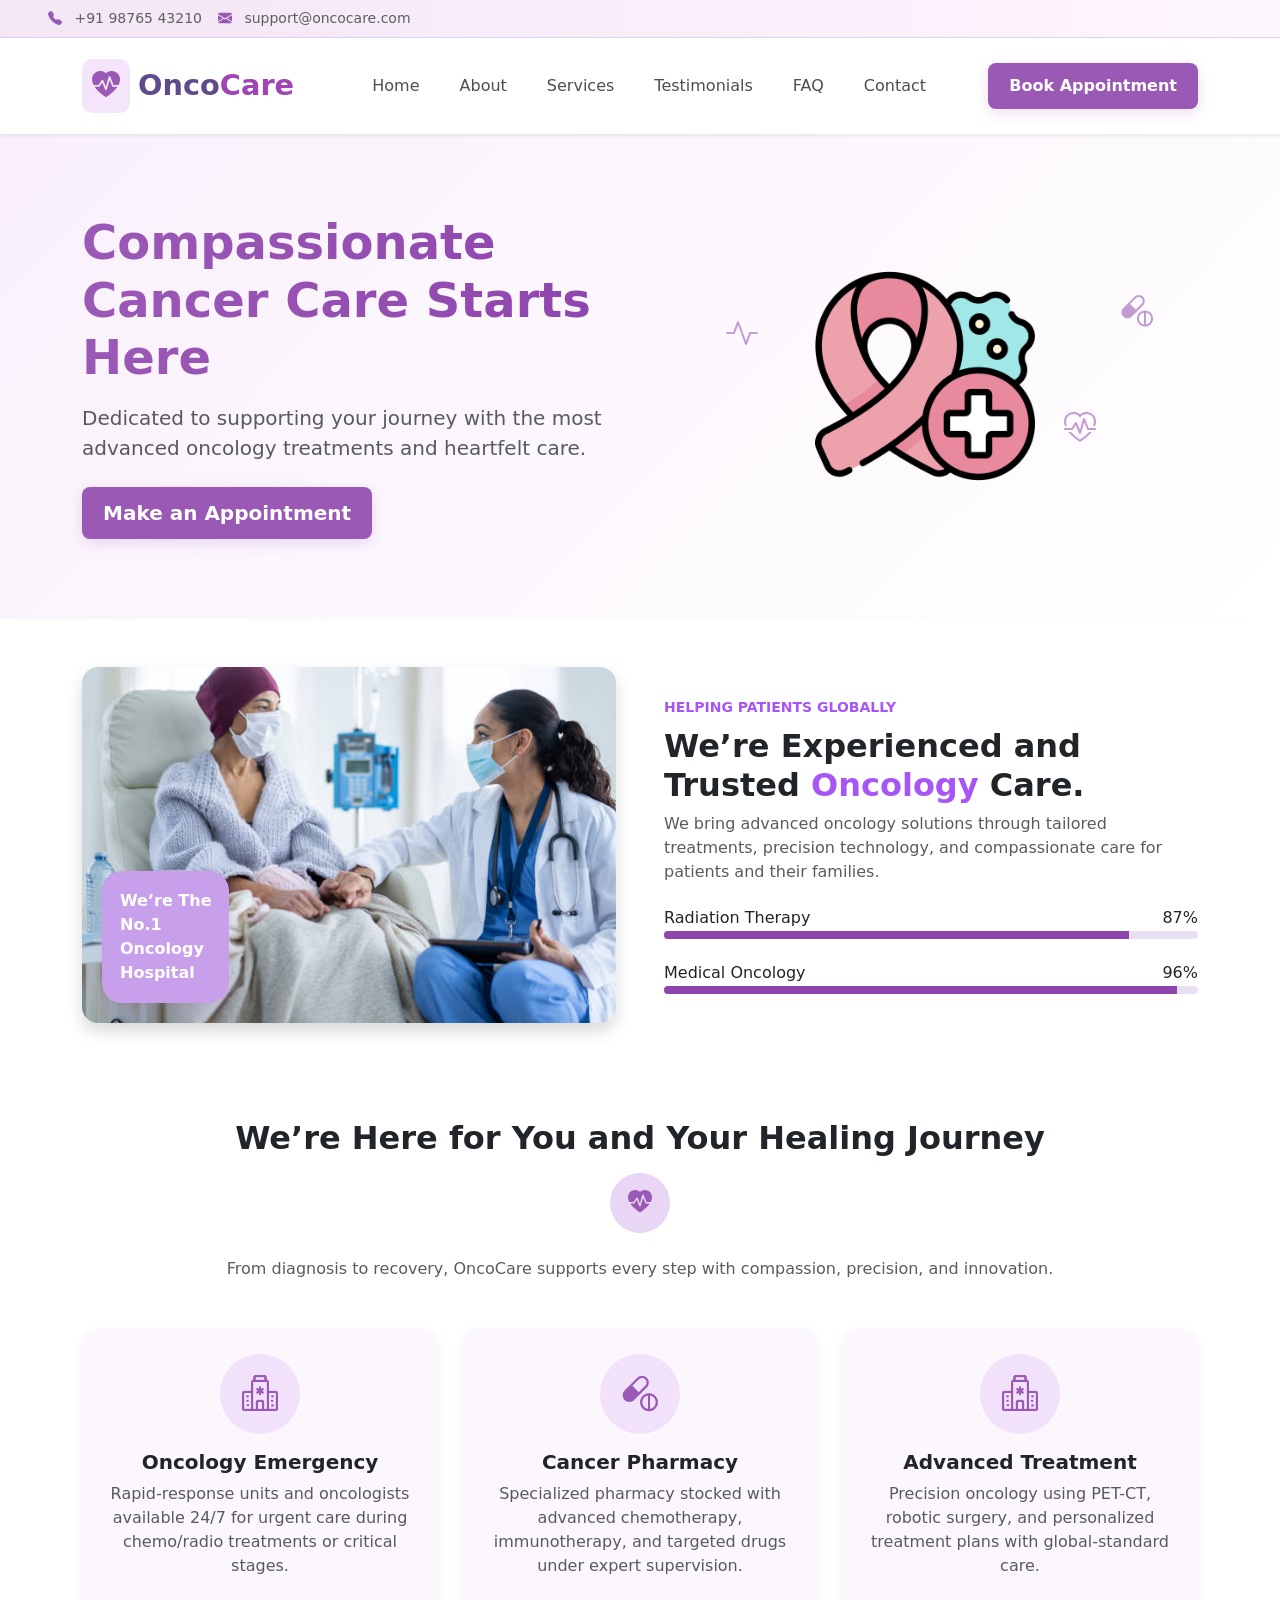
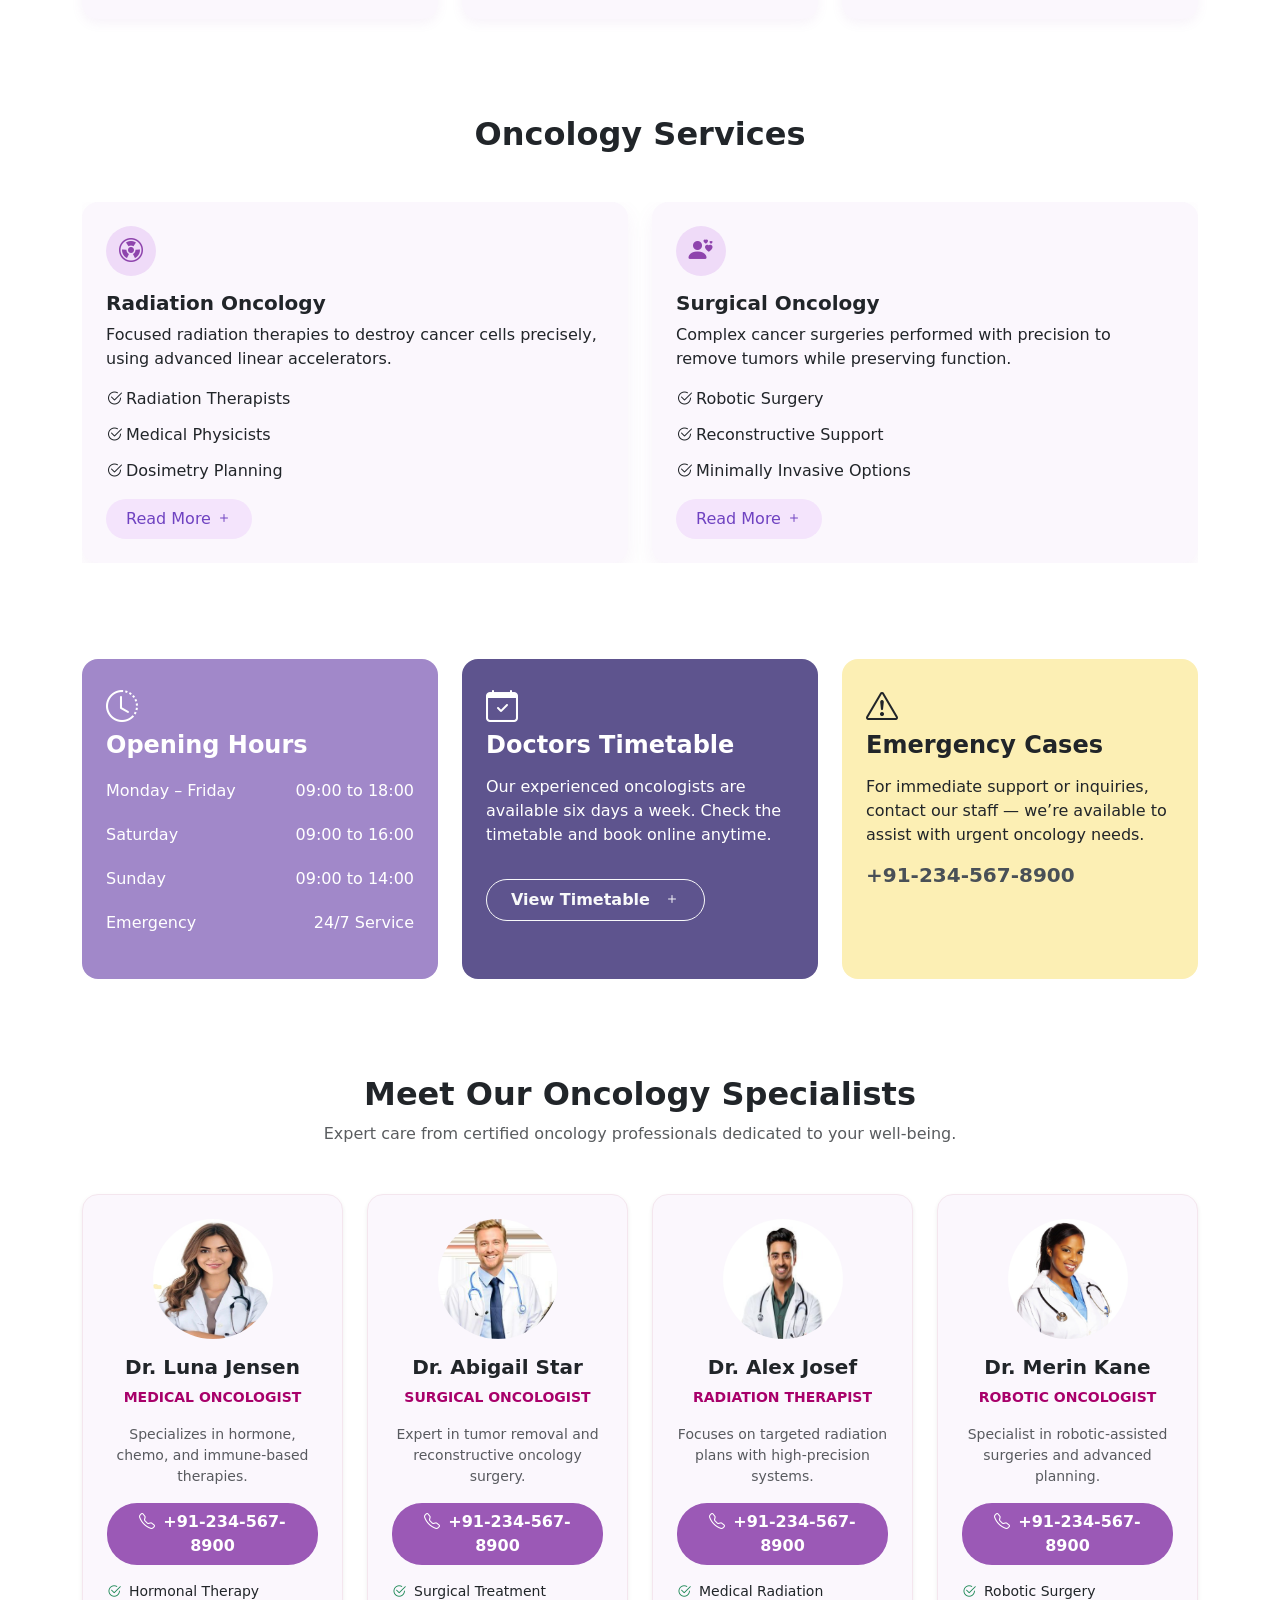
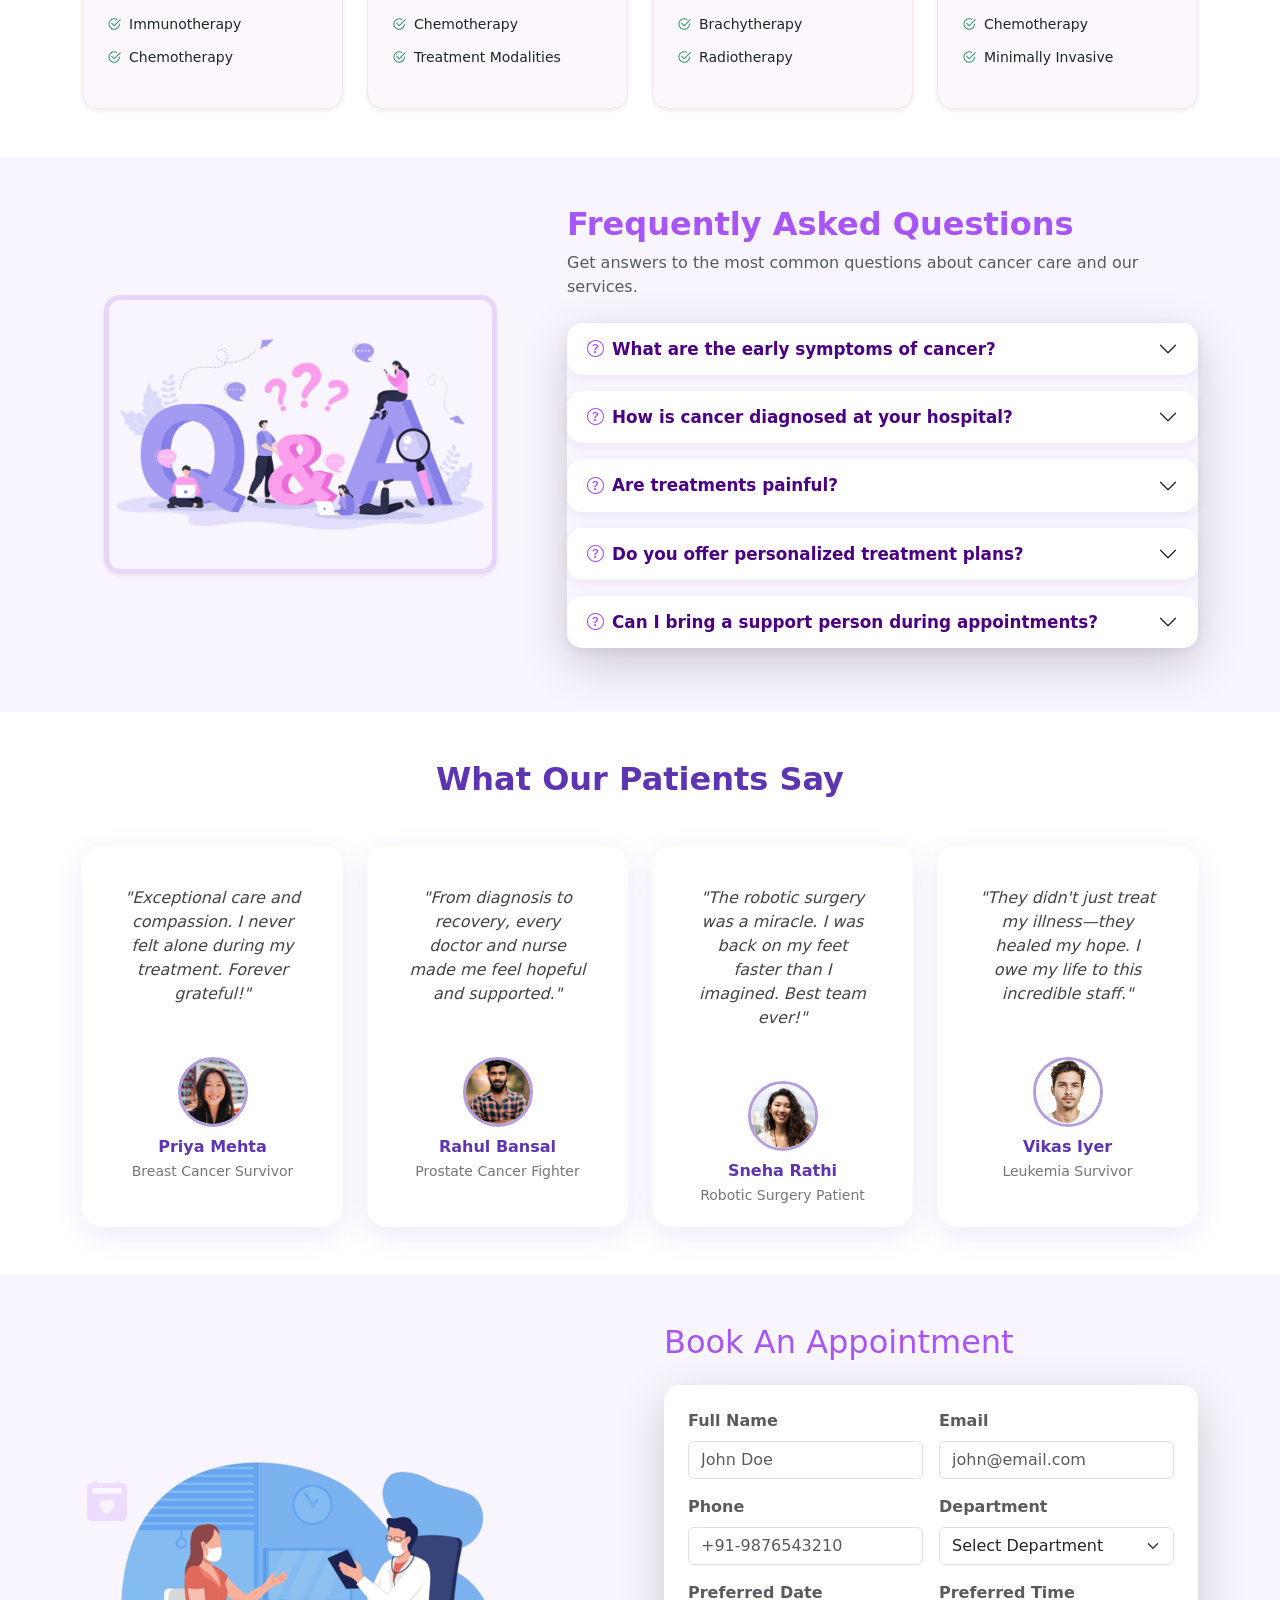
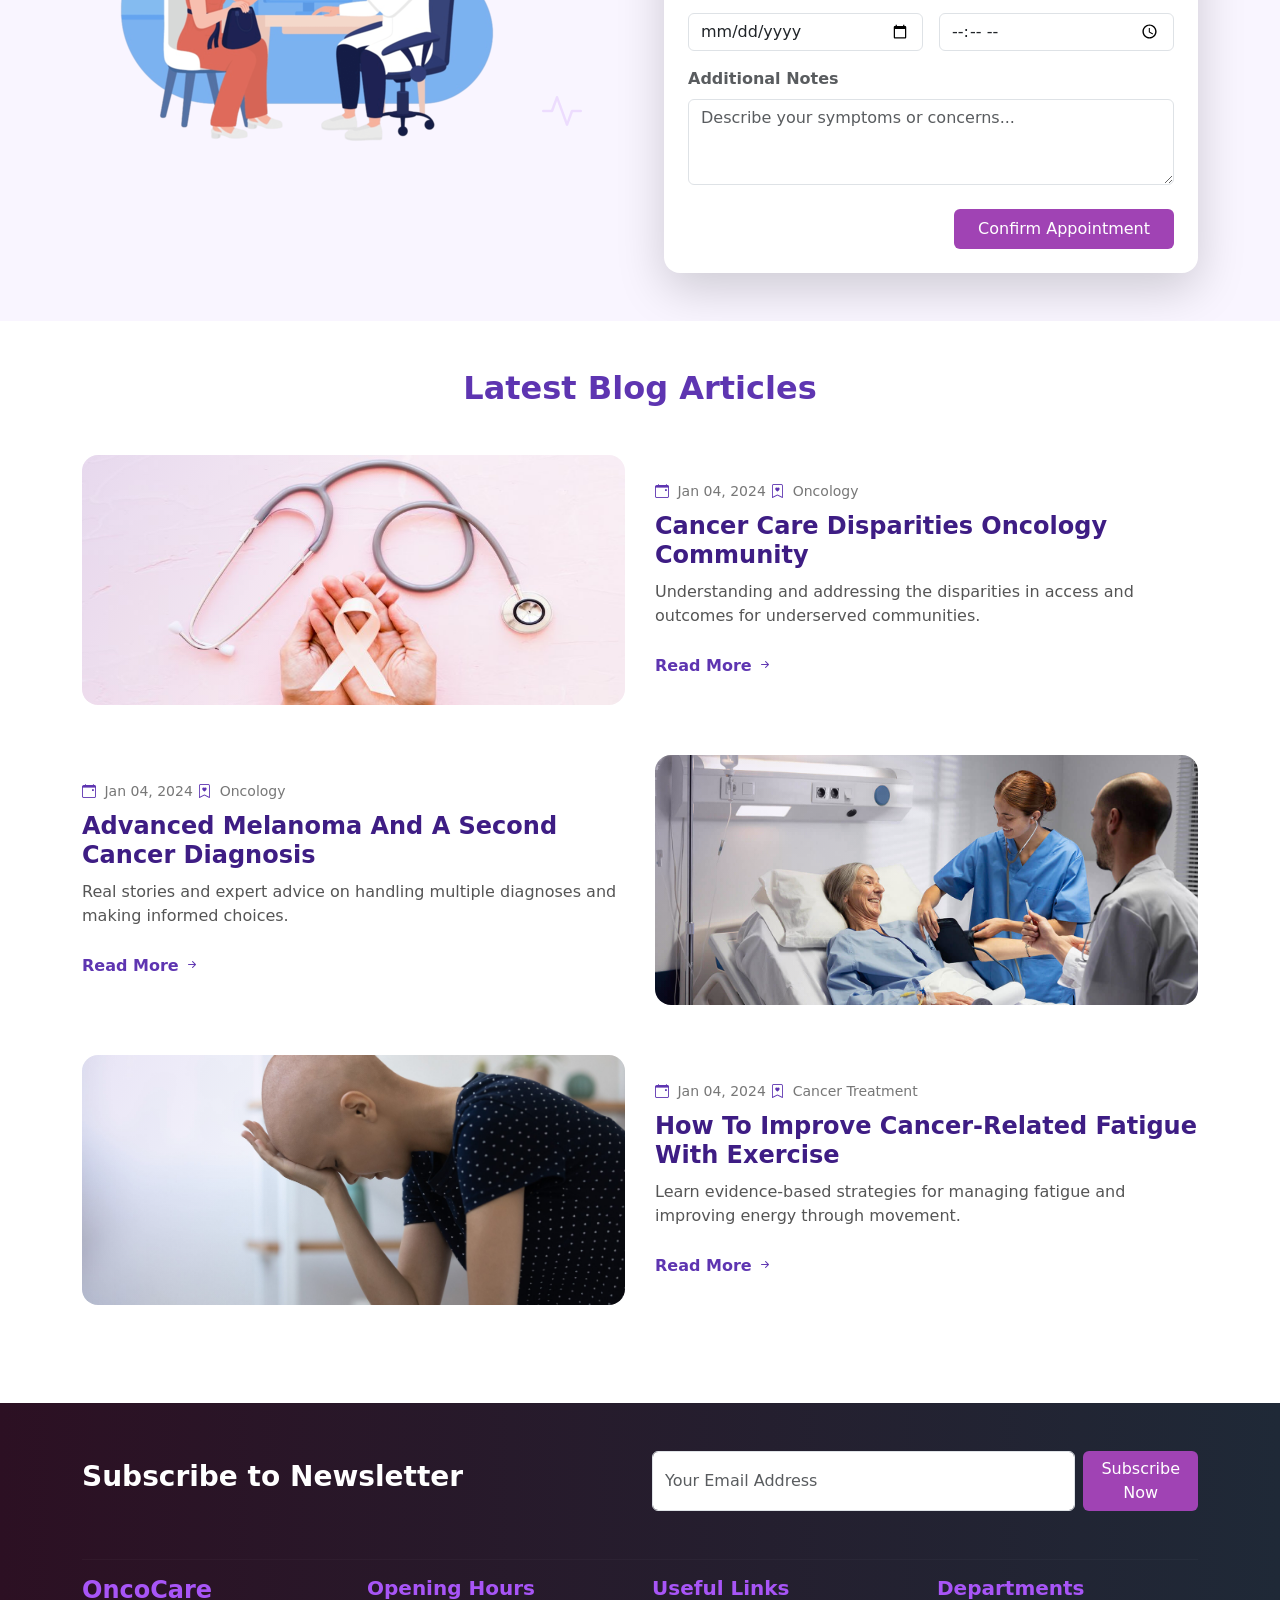
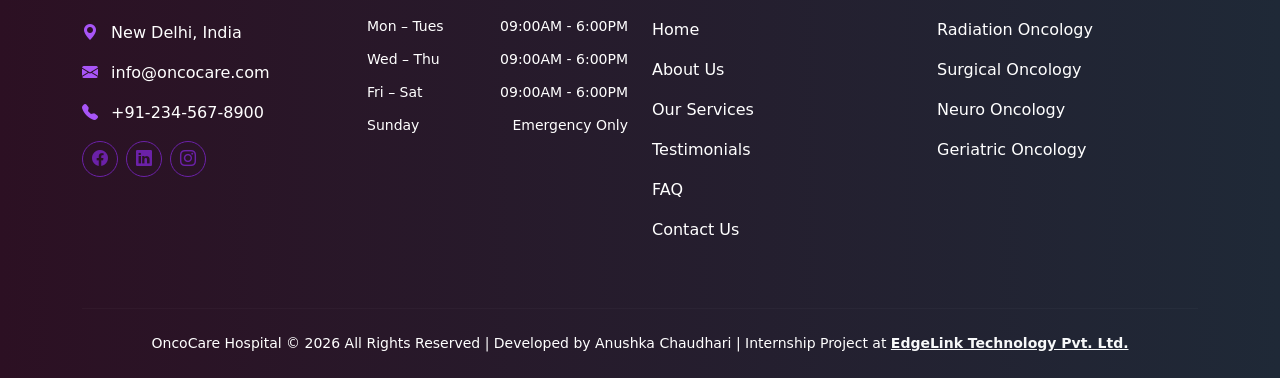
==== commit fe046ef3: "index.html" ====
--- a/index.html
+++ b/index.html
@@ -696,7 +696,7 @@
                 OncoCare Hospital ©
                 <script>
                     document.write(new Date().getFullYear());
-                </script> All Rights Reserved | Designed & Developed by
+                </script> All Rights Reserved | Developed by Anushka Chaudhari | Internship Project at
                 <a href="https://edgelinktechnology.com/" target="_blank" class="text-light fw-semibold text-decoration-underline">
         EdgeLink Technology Pvt. Ltd.
       </a>
@@ -722,4 +722,5 @@
     </script>
 </body>
 
-</html>+
+</html>
